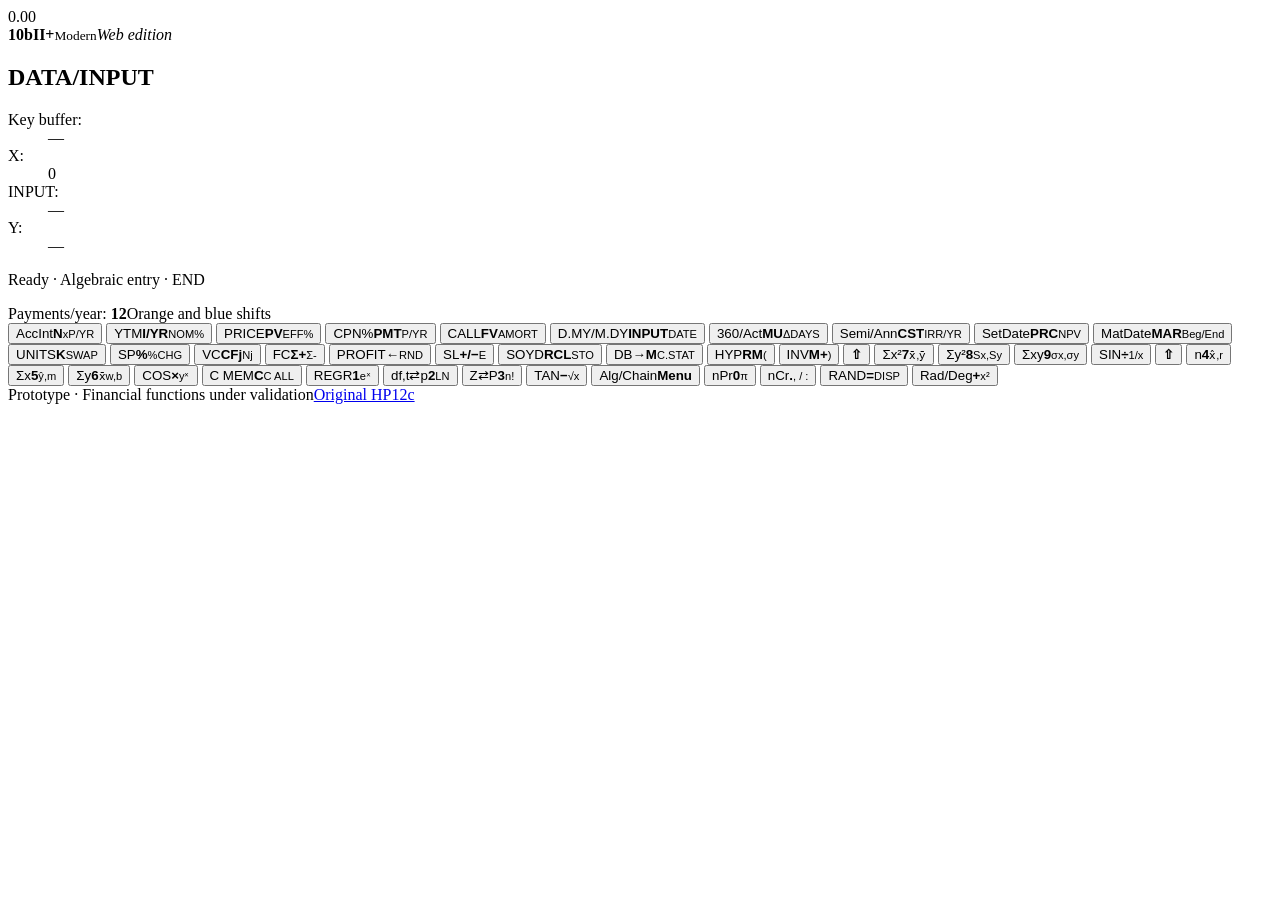
==== modern.html @ 1662a6d2 "feat: add screenshot-inspired 10bII web keyboard and accessible register panel" ====
<!DOCTYPE html>
<html lang="en">
<head>
  <meta charset="UTF-8">
  <meta name="viewport" content="width=device-width, initial-scale=1, viewport-fit=cover">
  <meta name="theme-color" content="#202020">
  <meta name="description" content="Modern financial calculator inspired by the 10bII+ keyboard">
  <title>10bII+ Modern | Financial Calculator</title>
  <link rel="stylesheet" href="modern.css">
  <script defer src="calculator-core.js"></script>
  <script defer src="modern.js"></script>
</head>
<body>
  <main class="calculator" aria-label="Financial calculator">
    <header class="display-header">
      <output id="modern-display" class="result" aria-live="polite">0.00</output>
      <div class="identity"><strong>10bII<span>+</span></strong><small>Modern</small><em>Web edition</em></div>
    </header>
    <section class="data-panel" aria-label="Data and input registers">
      <h1>DATA/INPUT</h1>
      <dl>
        <div><dt>Key buffer:</dt><dd id="modern-buffer">—</dd></div>
        <div><dt>X:</dt><dd id="modern-x">0</dd></div>
        <div><dt>INPUT:</dt><dd id="modern-input">—</dd></div>
        <div><dt>Y:</dt><dd id="modern-y">—</dd></div>
      </dl>
      <p id="modern-status" role="status">Ready · Algebraic entry</p>
    </section>
    <div class="reg-summary"><span>Payments/year: <b id="modern-pyr">12</b></span><span>Orange and blue shifts</span></div>
    <section id="modern-keyboard" class="keyboard" aria-label="Calculator keys">
      <button class="key" data-key="n"><span class="above">AccInt</span><strong>N</strong><small>xP/YR</small></button>
      <button class="key" data-key="iy"><span class="above">YTM</span><strong>I/YR</strong><small>NOM%</small></button>
      <button class="key" data-key="pv"><span class="above">PRICE</span><strong>PV</strong><small>EFF%</small></button>
      <button class="key" data-key="pmt"><span class="above">CPN%</span><strong>PMT</strong><small>P/YR</small></button>
      <button class="key" data-key="fv"><span class="above">CALL</span><strong>FV</strong><small>AMORT</small></button>

      <button class="key" data-key="input"><span class="above">D.MY/M.DY</span><strong>INPUT</strong><small>DATE</small></button>
      <button class="key" data-key="mu"><span class="above">360/Act</span><strong>MU</strong><small>ΔDAYS</small></button>
      <button class="key" data-key="cst"><span class="above">Semi/Ann</span><strong>CST</strong><small>IRR/YR</small></button>
      <button class="key" data-key="prc"><span class="above">SetDate</span><strong>PRC</strong><small>NPV</small></button>
      <button class="key" data-key="mar"><span class="above">MatDate</span><strong>MAR</strong><small>Beg/End</small></button>

      <button class="key" data-key="k"><span class="above">UNITS</span><strong>K</strong><small>SWAP</small></button>
      <button class="key" data-key="percent"><span class="above">SP</span><strong>%</strong><small>%CHG</small></button>
      <button class="key" data-key="cfj"><span class="above">VC</span><strong>CFj</strong><small>Nj</small></button>
      <button class="key" data-key="sum"><span class="above">FC</span><strong>Σ+</strong><small>Σ-</small></button>
      <button class="key" data-key="back"><span class="above">PROFIT</span><strong>←</strong><small>RND</small></button>

      <button class="key" data-key="sign"><span class="above">SL</span><strong>+/−</strong><small>E</small></button>
      <button class="key" data-key="rcl"><span class="above">SOYD</span><strong>RCL</strong><small>STO</small></button>
      <button class="key" data-key="tomem"><span class="above">DB</span><strong>→M</strong><small>C.STAT</small></button>
      <button class="key" data-key="rm"><span class="above shift-label">HYP</span><strong>RM</strong><small>(</small></button>
      <button class="key" data-key="mplus"><span class="above shift-label">INV</span><strong>M+</strong><small>)</small></button>

      <button class="key shift shift-blue" data-layer="blue" aria-label="Blue shift"><strong>⇧</strong></button>
      <button class="key" data-key="7"><span class="above">Σx²</span><strong>7</strong><small>x̄,ȳ</small></button>
      <button class="key" data-key="8"><span class="above">Σy²</span><strong>8</strong><small>Sx,Sy</small></button>
      <button class="key" data-key="9"><span class="above">Σxy</span><strong>9</strong><small>σx,σy</small></button>
      <button class="key" data-key="divide"><span class="above">SIN</span><strong>÷</strong><small>1/x</small></button>

      <button class="key shift shift-orange" data-layer="orange" aria-label="Orange shift"><strong>⇧</strong></button>
      <button class="key" data-key="4"><span class="above">n</span><strong>4</strong><small>x̂,r</small></button>
      <button class="key" data-key="5"><span class="above">Σx</span><strong>5</strong><small>ŷ,m</small></button>
      <button class="key" data-key="6"><span class="above">Σy</span><strong>6</strong><small>x̄w,b</small></button>
      <button class="key" data-key="multiply"><span class="above">COS</span><strong>×</strong><small>yˣ</small></button>

      <button class="key" data-key="c"><span class="above">C MEM</span><strong>C</strong><small>C ALL</small></button>
      <button class="key" data-key="1"><span class="above">REGR</span><strong>1</strong><small>eˣ</small></button>
      <button class="key" data-key="2"><span class="above">df,t⇄p</span><strong>2</strong><small>LN</small></button>
      <button class="key" data-key="3"><span class="above">Z⇄P</span><strong>3</strong><small>n!</small></button>
      <button class="key" data-key="subtract"><span class="above">TAN</span><strong>−</strong><small>√x</small></button>

      <button class="key" data-key="menu"><span class="above">Alg/Chain</span><strong>Menu</strong></button>
      <button class="key" data-key="0"><span class="above">nPr</span><strong>0</strong><small>π</small></button>
      <button class="key" data-key="decimal"><span class="above">nCr</span><strong>.</strong><small>, / :</small></button>
      <button class="key" data-key="equals"><span class="above">RAND</span><strong>=</strong><small>DISP</small></button>
      <button class="key" data-key="add"><span class="above">Rad/Deg</span><strong>+</strong><small>x²</small></button>
    </section>
    <footer><span>Prototype · Financial functions under validation</span><a href="./index.html">Original HP12c</a></footer>
  </main>
</body>
</html>
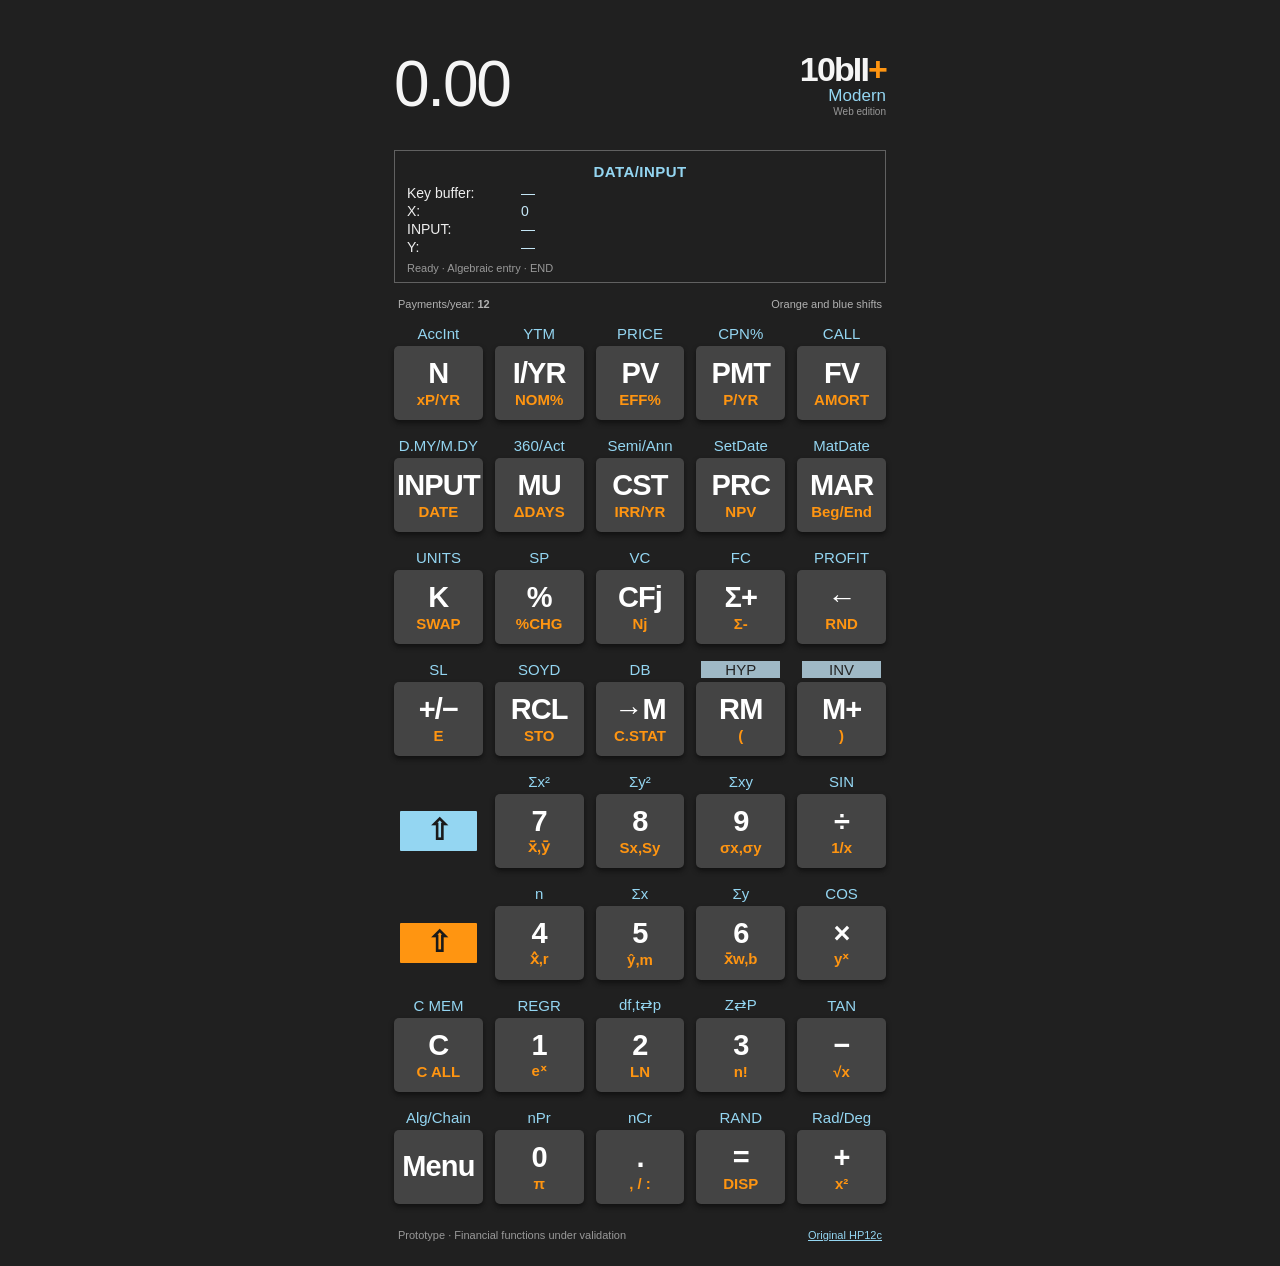
==== commit 878f5c40: "fix: link original HP12c simulator from modern page" ====
--- a/modern.html
+++ b/modern.html
@@ -76,7 +76,7 @@
       <button class="key" data-key="equals"><span class="above">RAND</span><strong>=</strong><small>DISP</small></button>
       <button class="key" data-key="add"><span class="above">Rad/Deg</span><strong>+</strong><small>x²</small></button>
     </section>
-    <footer><span>Prototype · Financial functions under validation</span><a href="./index.html">Original HP12c</a></footer>
+    <footer><span>Prototype · Financial functions under validation</span><a href="./legacy.html">Original HP12c</a></footer>
   </main>
 </body>
 </html>
--- a/modern.css
+++ b/modern.css
@@ -0,0 +1,39 @@
+:root { color-scheme: dark; font-family: -apple-system,BlinkMacSystemFont,"Segoe UI",Arial,sans-serif; --bg:#202020; --surface:#444; --blue:#94d6f2; --orange:#ff9511; --white:#f5f5f5; }
+* { box-sizing: border-box; }
+html { background:var(--bg); }
+body { margin:0; background:var(--bg); color:var(--white); min-height:100dvh; }
+button { font:inherit; touch-action:manipulation; }
+.calculator { width:min(100%, 520px); margin:auto; padding: max(18px,env(safe-area-inset-top)) 14px max(25px,env(safe-area-inset-bottom)); }
+.display-header { display:flex; justify-content:space-between; align-items:center; gap:12px; min-height:112px; }
+.result { min-width:0; overflow:hidden; text-overflow:ellipsis; white-space:nowrap; font-size:clamp(36px,8.5vw,64px); letter-spacing:-.035em; font-weight:300; font-variant-numeric:tabular-nums; }
+.result.error { color:#ff7d75; font-size:clamp(32px,7vw,50px); }
+.identity { text-align:right; flex-shrink:0; display:flex; flex-direction:column; align-items:flex-end; }
+.identity strong { font-size:34px; letter-spacing:-.055em; line-height:1; }
+.identity strong span { color:var(--orange); }
+.identity small { color:var(--blue); font-size:17px; }
+.identity em { color:#999; font-style:normal; font-size:10px; }
+.data-panel { margin:10px 0 15px; padding:12px 12px 8px; border:1px solid #616161; min-height:126px; }
+.data-panel h1 { text-align:center; margin:0 0 5px; font-size:15px; color:var(--blue); letter-spacing:.03em; }
+.data-panel dl { margin:0; display:grid; gap:2px; font-size:14px; }
+.data-panel dl div { display:grid; grid-template-columns:110px 1fr; gap:4px; }
+.data-panel dt { color:#eee; }
+.data-panel dd { margin:0; color:#c7e9f9; overflow:hidden; text-overflow:ellipsis; white-space:nowrap; font-variant-numeric:tabular-nums; }
+.data-panel p { font-size:11px; color:#999; margin:7px 0 0; }
+.reg-summary { display:flex; justify-content:space-between; gap:10px; font-size:11px; color:#b1b1b1; margin:0 4px 13px; }
+.keyboard { display:grid; grid-template-columns:repeat(5,minmax(0,1fr)); column-gap:clamp(6px,2.2vw,12px); row-gap:clamp(10px,2.8vw,15px); }
+.key { position:relative; display:flex; flex-direction:column; align-items:center; justify-content:center; gap:1px; margin-top:23px; height:clamp(57px,15vw,77px); width:100%; border:0; border-radius:5px; box-shadow:0 3px 5px #111; background:var(--surface); color:#fff; cursor:pointer; user-select:none; -webkit-user-select:none; }
+.key:focus-visible { outline:2px solid var(--blue); outline-offset:3px; }
+.key:active { background:#606060; transform:translateY(1px); }
+.key strong { font-size:clamp(19px,5.3vw,29px); line-height:1.1; font-weight:600; letter-spacing:-.03em; }
+.key small { color:var(--orange); font-size:clamp(10px,3vw,15px); font-weight:700; white-space:nowrap; min-height:17px; }
+.key .above { position:absolute; left:0; right:0; bottom:calc(100% + 4px); text-align:center; color:var(--blue); font-size:clamp(10px,2.8vw,15px); font-weight:400; white-space:nowrap; overflow:hidden; text-overflow:clip; }
+.key .shift-label { background:#9fb9c6; color:#242424; margin:0 5px; }
+.key.shift { background:transparent; box-shadow:none; }
+.key.shift strong { width:100%; padding:4px 0; display:block; border-radius:1px; }
+.key.shift-blue strong { background:#94d6f2; color:#1a1a1a; }
+.key.shift-orange strong { background:#ff9511; color:#1a1a1a; }
+.key.shift.active-shift strong { outline:3px solid #fff; }
+footer { display:flex; justify-content:space-between; align-items:center; gap:8px; margin:25px 4px 0; font-size:11px; color:#999; }
+footer a { color:var(--blue); }
+@media(min-width:700px) { .calculator { padding-top:28px; } .key { height:74px; } .keyboard { row-gap:15px; } }
+@media(max-width:360px) { .calculator { padding-left:8px; padding-right:8px; } .keyboard { column-gap:5px; row-gap:8px; } .key { height:55px; margin-top:22px; } .key strong { font-size:19px; } .key small { font-size:10px; } .key .above { font-size:9px; } }
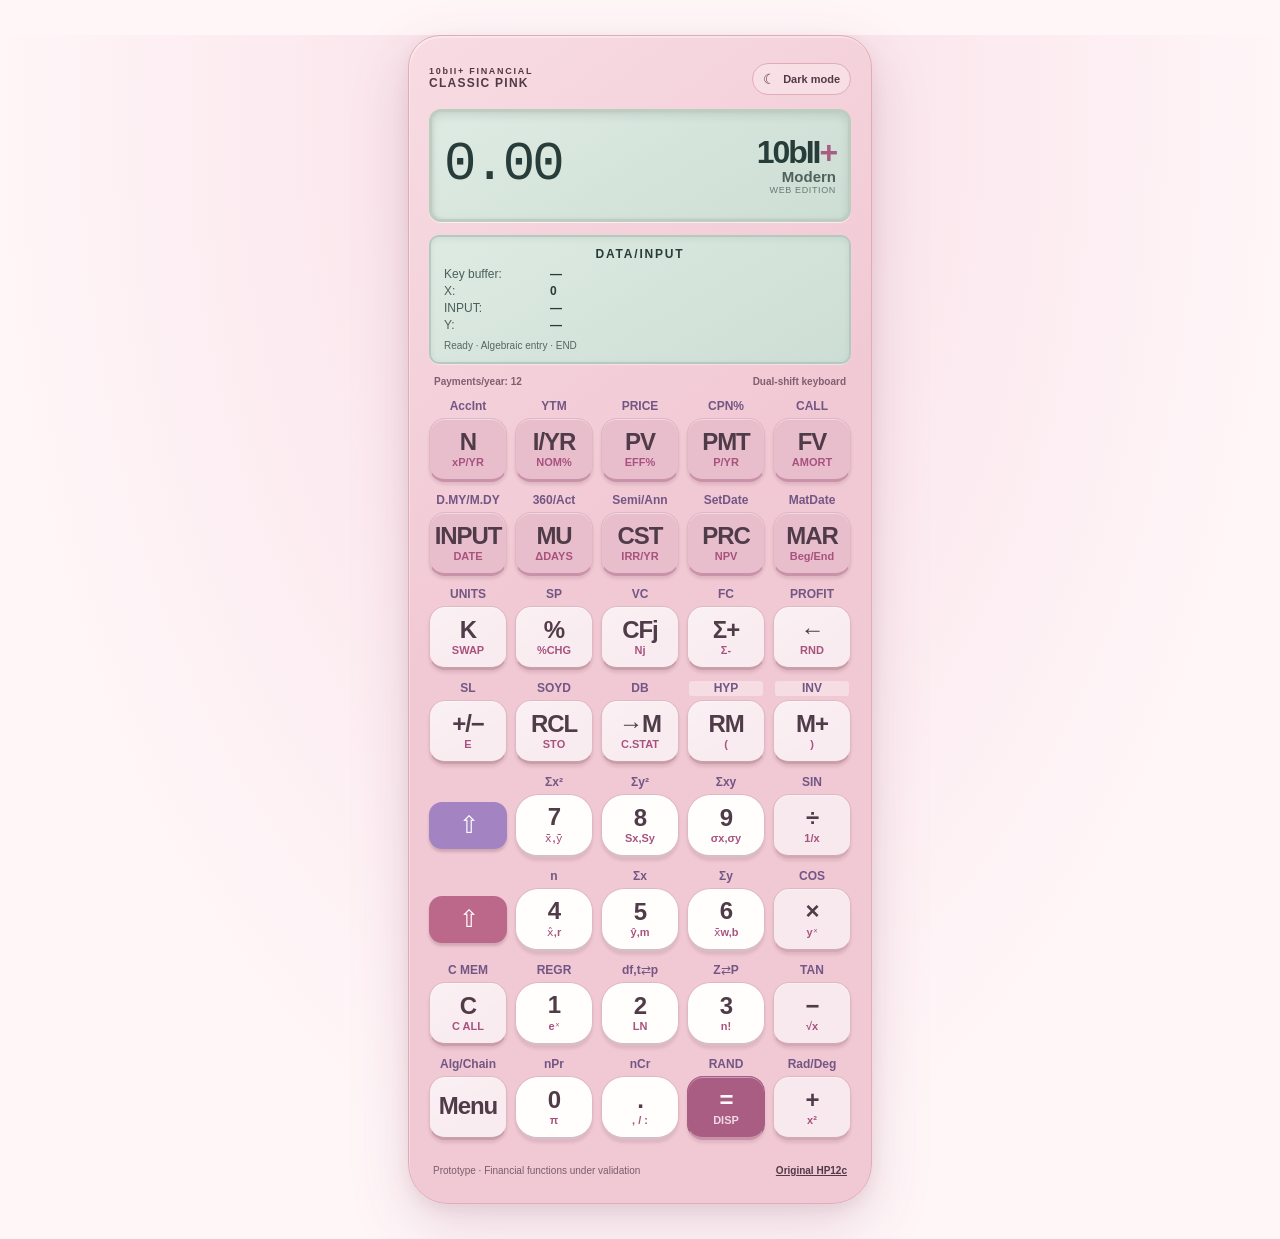
==== commit 89c6a164: "feat(ui): add Casio-inspired pink skin with persisted classic toggle" ====
--- a/modern.html
+++ b/modern.html
@@ -1,17 +1,26 @@
 <!DOCTYPE html>
-<html lang="en">
+<html lang="en" data-theme="pink">
 <head>
   <meta charset="UTF-8">
   <meta name="viewport" content="width=device-width, initial-scale=1, viewport-fit=cover">
-  <meta name="theme-color" content="#202020">
+  <meta name="theme-color" content="#f1c9d4">
   <meta name="description" content="Modern financial calculator inspired by the 10bII+ keyboard">
   <title>10bII+ Modern | Financial Calculator</title>
+  <link rel="icon" type="image/svg+xml" href="Assets/10bii-icon.svg">
+  <link rel="manifest" href="manifest.json">
+  <meta name="apple-mobile-web-app-capable" content="yes">
+  <meta name="apple-mobile-web-app-status-bar-style" content="black-translucent">
   <link rel="stylesheet" href="modern.css">
   <script defer src="calculator-core.js"></script>
   <script defer src="modern.js"></script>
+  <script defer src="theme.js"></script>
 </head>
 <body>
   <main class="calculator" aria-label="Financial calculator">
+    <div class="hardware-strip">
+      <div class="series-mark"><small>10bII+ FINANCIAL</small><strong>CLASSIC PINK</strong></div>
+      <button id="theme-toggle" class="theme-toggle" type="button" aria-label="Switch to classic dark theme"><span id="theme-toggle-icon" class="theme-icon" aria-hidden="true">☾</span><span id="theme-toggle-label">Dark mode</span></button>
+    </div>
     <header class="display-header">
       <output id="modern-display" class="result" aria-live="polite">0.00</output>
       <div class="identity"><strong>10bII<span>+</span></strong><small>Modern</small><em>Web edition</em></div>
@@ -26,7 +35,7 @@
       </dl>
       <p id="modern-status" role="status">Ready · Algebraic entry</p>
     </section>
-    <div class="reg-summary"><span>Payments/year: <b id="modern-pyr">12</b></span><span>Orange and blue shifts</span></div>
+    <div class="reg-summary"><span>Payments/year: <b id="modern-pyr">12</b></span><span>Dual-shift keyboard</span></div>
     <section id="modern-keyboard" class="keyboard" aria-label="Calculator keys">
       <button class="key" data-key="n"><span class="above">AccInt</span><strong>N</strong><small>xP/YR</small></button>
       <button class="key" data-key="iy"><span class="above">YTM</span><strong>I/YR</strong><small>NOM%</small></button>
@@ -78,5 +87,8 @@
     </section>
     <footer><span>Prototype · Financial functions under validation</span><a href="./legacy.html">Original HP12c</a></footer>
   </main>
+  <script>
+    if ("serviceWorker" in navigator) window.addEventListener("load", () => navigator.serviceWorker.register("./service-worker.js").catch(console.warn));
+  </script>
 </body>
 </html>
--- a/modern.css
+++ b/modern.css
@@ -1,39 +1,267 @@
-:root { color-scheme: dark; font-family: -apple-system,BlinkMacSystemFont,"Segoe UI",Arial,sans-serif; --bg:#202020; --surface:#444; --blue:#94d6f2; --orange:#ff9511; --white:#f5f5f5; }
+/* Casio ClassWiz-inspired visual skin. All financial behavior remains unchanged.
+   Independent artwork and styling; not affiliated with Casio. */
+:root {
+  font-family: -apple-system, BlinkMacSystemFont, "Segoe UI", Arial, sans-serif;
+  font-synthesis: none;
+}
+html[data-theme="pink"] {
+  color-scheme: light;
+  --page: #fff6f8;
+  --page-glow: #f8dde6;
+  --shell: #f1c9d4;
+  --shell-hi: #f8dce3;
+  --shell-border: #dfadb9;
+  --ink: #513946;
+  --muted: #805e70;
+  --accent: #a95d83;
+  --accent-contrast: #fffafc;
+  --label-upper: #735684;
+  --label-lower: #a8527e;
+  --lcd: #deebe3;
+  --lcd-shade: #cdded4;
+  --lcd-ink: #283d39;
+  --lcd-border: #bdcdbf;
+  --panel-border: #b5cabe;
+  --key: #f9ecf0;
+  --key-border: #e0b8c3;
+  --key-bottom: #c99fac;
+  --number: #fffefd;
+  --number-bottom: #d7bdc7;
+  --function: #e8bdcc;
+  --function-bottom: #ca92a9;
+  --operator: #f7e9ed;
+  --operator-bottom: #d3a9b8;
+  --key-ink: #503c48;
+  --blue-shift: #a383c1;
+  --orange-shift: #bc688b;
+  --error: #9c234f;
+  --footer: #795d6b;
+  --outline: #8a3d72;
+  --shell-shadow: 0 22px 60px rgba(139, 66, 100, .18), 0 6px 16px rgba(139,66,100,.10);
+}
+html[data-theme="classic"] {
+  color-scheme: dark;
+  --page: #161616;
+  --page-glow: #262626;
+  --shell: #232323;
+  --shell-hi: #2c2c2c;
+  --shell-border: #4a4a4a;
+  --ink: #f4f4f4;
+  --muted: #bdbdbd;
+  --accent: #94d6f2;
+  --accent-contrast: #111;
+  --label-upper: #94d6f2;
+  --label-lower: #ff9511;
+  --lcd: #2b3232;
+  --lcd-shade: #252b2b;
+  --lcd-ink: #f5f5f5;
+  --lcd-border: #576264;
+  --panel-border: #576264;
+  --key: #454545;
+  --key-border: #555;
+  --key-bottom: #282828;
+  --number: #454545;
+  --number-bottom: #242424;
+  --function: #454545;
+  --function-bottom: #242424;
+  --operator: #454545;
+  --operator-bottom: #242424;
+  --key-ink: #fff;
+  --blue-shift: #94d6f2;
+  --orange-shift: #ff9511;
+  --error: #ff8686;
+  --footer: #aaa;
+  --outline: #94d6f2;
+  --shell-shadow: 0 18px 55px rgba(0,0,0,.25);
+}
 * { box-sizing: border-box; }
-html { background:var(--bg); }
-body { margin:0; background:var(--bg); color:var(--white); min-height:100dvh; }
-button { font:inherit; touch-action:manipulation; }
-.calculator { width:min(100%, 520px); margin:auto; padding: max(18px,env(safe-area-inset-top)) 14px max(25px,env(safe-area-inset-bottom)); }
-.display-header { display:flex; justify-content:space-between; align-items:center; gap:12px; min-height:112px; }
-.result { min-width:0; overflow:hidden; text-overflow:ellipsis; white-space:nowrap; font-size:clamp(36px,8.5vw,64px); letter-spacing:-.035em; font-weight:300; font-variant-numeric:tabular-nums; }
-.result.error { color:#ff7d75; font-size:clamp(32px,7vw,50px); }
-.identity { text-align:right; flex-shrink:0; display:flex; flex-direction:column; align-items:flex-end; }
-.identity strong { font-size:34px; letter-spacing:-.055em; line-height:1; }
-.identity strong span { color:var(--orange); }
-.identity small { color:var(--blue); font-size:17px; }
-.identity em { color:#999; font-style:normal; font-size:10px; }
-.data-panel { margin:10px 0 15px; padding:12px 12px 8px; border:1px solid #616161; min-height:126px; }
-.data-panel h1 { text-align:center; margin:0 0 5px; font-size:15px; color:var(--blue); letter-spacing:.03em; }
-.data-panel dl { margin:0; display:grid; gap:2px; font-size:14px; }
-.data-panel dl div { display:grid; grid-template-columns:110px 1fr; gap:4px; }
-.data-panel dt { color:#eee; }
-.data-panel dd { margin:0; color:#c7e9f9; overflow:hidden; text-overflow:ellipsis; white-space:nowrap; font-variant-numeric:tabular-nums; }
-.data-panel p { font-size:11px; color:#999; margin:7px 0 0; }
-.reg-summary { display:flex; justify-content:space-between; gap:10px; font-size:11px; color:#b1b1b1; margin:0 4px 13px; }
-.keyboard { display:grid; grid-template-columns:repeat(5,minmax(0,1fr)); column-gap:clamp(6px,2.2vw,12px); row-gap:clamp(10px,2.8vw,15px); }
-.key { position:relative; display:flex; flex-direction:column; align-items:center; justify-content:center; gap:1px; margin-top:23px; height:clamp(57px,15vw,77px); width:100%; border:0; border-radius:5px; box-shadow:0 3px 5px #111; background:var(--surface); color:#fff; cursor:pointer; user-select:none; -webkit-user-select:none; }
-.key:focus-visible { outline:2px solid var(--blue); outline-offset:3px; }
-.key:active { background:#606060; transform:translateY(1px); }
-.key strong { font-size:clamp(19px,5.3vw,29px); line-height:1.1; font-weight:600; letter-spacing:-.03em; }
-.key small { color:var(--orange); font-size:clamp(10px,3vw,15px); font-weight:700; white-space:nowrap; min-height:17px; }
-.key .above { position:absolute; left:0; right:0; bottom:calc(100% + 4px); text-align:center; color:var(--blue); font-size:clamp(10px,2.8vw,15px); font-weight:400; white-space:nowrap; overflow:hidden; text-overflow:clip; }
-.key .shift-label { background:#9fb9c6; color:#242424; margin:0 5px; }
-.key.shift { background:transparent; box-shadow:none; }
-.key.shift strong { width:100%; padding:4px 0; display:block; border-radius:1px; }
-.key.shift-blue strong { background:#94d6f2; color:#1a1a1a; }
-.key.shift-orange strong { background:#ff9511; color:#1a1a1a; }
-.key.shift.active-shift strong { outline:3px solid #fff; }
-footer { display:flex; justify-content:space-between; align-items:center; gap:8px; margin:25px 4px 0; font-size:11px; color:#999; }
-footer a { color:var(--blue); }
-@media(min-width:700px) { .calculator { padding-top:28px; } .key { height:74px; } .keyboard { row-gap:15px; } }
-@media(max-width:360px) { .calculator { padding-left:8px; padding-right:8px; } .keyboard { column-gap:5px; row-gap:8px; } .key { height:55px; margin-top:22px; } .key strong { font-size:19px; } .key small { font-size:10px; } .key .above { font-size:9px; } }
+html { min-height: 100%; background: var(--page); }
+body {
+  margin: 0;
+  min-height: 100dvh;
+  color: var(--ink);
+  background: radial-gradient(ellipse at 50% 6%, var(--page-glow), var(--page) 72%);
+}
+button { font: inherit; touch-action: manipulation; }
+.calculator {
+  width: min(calc(100% - 20px), 464px);
+  margin: 16px auto 30px;
+  padding: 22px 17px max(24px, env(safe-area-inset-bottom));
+  background: linear-gradient(145deg, var(--shell-hi), var(--shell) 43%, var(--shell));
+  border: 1px solid var(--shell-border);
+  border-radius: 32px 32px 40px 40px;
+  box-shadow: var(--shell-shadow), inset 1px 2px 0 rgba(255,255,255,.30);
+}
+.hardware-strip {
+  display: flex;
+  justify-content: space-between;
+  align-items: center;
+  gap: 12px;
+  min-height: 39px;
+  margin-bottom: 11px;
+}
+.series-mark { display: flex; flex-direction: column; line-height: 1.15; }
+.series-mark small { font-size: 9px; letter-spacing: .19em; font-weight: 750; }
+.series-mark strong { font-size: 12px; letter-spacing: .105em; font-weight: 800; }
+.theme-toggle {
+  appearance: none;
+  display: inline-flex;
+  align-items: center;
+  justify-content: center;
+  gap: 7px;
+  border-radius: 20px;
+  border: 1px solid var(--shell-border);
+  background: rgba(255,255,255,.28);
+  color: var(--ink);
+  padding: 8px 10px;
+  font-size: 11px;
+  font-weight: 700;
+  cursor: pointer;
+}
+.theme-toggle:active { transform: translateY(1px); }
+.theme-toggle:focus-visible, .key:focus-visible {
+  outline: 3px solid var(--outline);
+  outline-offset: 3px;
+}
+.theme-icon { font-size: 14px; line-height: 1; }
+.display-header {
+  min-height: 113px;
+  display: flex;
+  align-items: center;
+  justify-content: space-between;
+  gap: 9px;
+  padding: 15px 12px;
+  border: 3px solid var(--lcd-border);
+  border-radius: 12px;
+  background: linear-gradient(150deg,var(--lcd),var(--lcd-shade));
+  box-shadow: inset 0 4px 8px rgba(22,40,30,.10), inset 1px 0 3px rgba(0,0,0,.06), 0 1px 0 rgba(255,255,255,.65);
+}
+.result {
+  min-width: 0;
+  overflow: hidden;
+  text-overflow: ellipsis;
+  white-space: nowrap;
+  font: 500 clamp(29px,7.5vw,54px)/1.2 ui-monospace, "SFMono-Regular", Consolas, monospace;
+  letter-spacing: -.055em;
+  font-variant-numeric: tabular-nums;
+  color: var(--lcd-ink);
+}
+.result.error { color: var(--error); font-size: clamp(28px,7vw,44px); }
+.identity { text-align:right; flex-shrink:0; display:flex; flex-direction:column; align-items:flex-end; color:var(--lcd-ink); }
+.identity strong { font-size: clamp(24px,6vw,32px); letter-spacing:-.065em; line-height:1; }
+.identity strong span { color:var(--accent); }
+.identity small { color:var(--lcd-ink); opacity:.77; font-size:15px; font-weight:650; }
+.identity em { color:var(--lcd-ink); opacity:.62; font-size:9px; font-style:normal; text-transform:uppercase; letter-spacing:.07em; }
+.data-panel {
+  margin: 13px 0 12px;
+  padding: 10px 13px 11px;
+  border: 2px solid var(--panel-border);
+  border-radius: 10px;
+  min-height: 124px;
+  background: linear-gradient(150deg,var(--lcd),var(--lcd-shade));
+  color: var(--lcd-ink);
+  box-shadow: inset 0 2px 6px rgba(20,45,27,.07), 0 1px 1px rgba(255,255,255,.4);
+}
+.data-panel h1 { margin:0 0 6px; text-align:center; font-size:12px; font-weight:800; letter-spacing:.15em; }
+.data-panel dl { margin:0; display:grid; gap:2px; font-size:12px; line-height:1.24; }
+.data-panel dl div { display:grid; grid-template-columns:101px minmax(0,1fr); gap:5px; }
+.data-panel dt { color:var(--lcd-ink); opacity:.8; }
+.data-panel dd { margin:0; overflow:hidden; text-overflow:ellipsis; white-space:nowrap; font-variant-numeric:tabular-nums; font-weight:650; }
+.data-panel p { font-size:10px; margin:7px 0 0; opacity:.74; }
+.reg-summary { display:flex; justify-content:space-between; gap:8px; font-size:10px; font-weight:650; color:var(--muted); margin:0 5px 10px; }
+.keyboard {
+  display: grid;
+  grid-template-columns: repeat(5,minmax(0,1fr));
+  gap: 9px 8px;
+}
+.key {
+  appearance: none;
+  position: relative;
+  display: flex;
+  flex-direction: column;
+  align-items: center;
+  justify-content: center;
+  gap: 1px;
+  margin-top: 21px;
+  height: clamp(55px,14vw,64px);
+  width: 100%;
+  min-width: 0;
+  padding: 5px 1px;
+  border: 1px solid var(--key-border);
+  border-bottom: 3px solid var(--key-bottom);
+  border-radius: 16px;
+  background: linear-gradient(150deg,rgba(255,255,255,.21),transparent 65%),var(--key);
+  box-shadow: 0 3px 3px rgba(90,38,59,.12), inset 0 1px 0 rgba(255,255,255,.4);
+  color:var(--key-ink);
+  cursor:pointer;
+  -webkit-user-select:none;
+  user-select:none;
+  transition:transform .09s ease,filter .09s ease;
+}
+.key:active { transform:translateY(2px); filter:brightness(.95); box-shadow:0 1px 2px rgba(0,0,0,.1); }
+.key strong { font-size:clamp(17px,4.6vw,24px); line-height:1.1; font-weight:750; letter-spacing:-.045em; white-space:nowrap; }
+.key small { font-size:clamp(8px,2.6vw,11px); color:var(--label-lower); font-weight:750; white-space:nowrap; min-height:12px; }
+.key .above {
+  position:absolute;
+  left:-3px; right:-3px; bottom:calc(100% + 5px);
+  text-align:center;
+  color:var(--label-upper);
+  font-size:clamp(9px,2.5vw,12px);
+  font-weight:750;
+  white-space:nowrap;
+  overflow:hidden;
+  text-overflow:clip;
+  line-height:1.25;
+}
+.key .shift-label { background:rgba(255,255,255,.35); border-radius:3px; margin:0 4px; }
+.key:is([data-key="0"],[data-key="1"],[data-key="2"],[data-key="3"],[data-key="4"],[data-key="5"],[data-key="6"],[data-key="7"],[data-key="8"],[data-key="9"],[data-key="decimal"]) {
+  background:var(--number);
+  border-bottom-color:var(--number-bottom);
+  border-radius:23px;
+}
+.key:is([data-key="n"],[data-key="iy"],[data-key="pv"],[data-key="pmt"],[data-key="fv"],[data-key="input"],[data-key="mu"],[data-key="cst"],[data-key="prc"],[data-key="mar"]) {
+  background:var(--function);
+  border-bottom-color:var(--function-bottom);
+}
+.key:is([data-key="divide"],[data-key="multiply"],[data-key="subtract"],[data-key="add"],[data-key="equals"]) {
+  background:var(--operator);
+  border-bottom-color:var(--operator-bottom);
+}
+.key[data-key="equals"] {
+  background:var(--accent);
+  color:var(--accent-contrast);
+  border-color:var(--accent);
+  border-bottom-color:var(--function-bottom);
+}
+.key[data-key="equals"] small { color:var(--accent-contrast); opacity:.8; }
+.key.shift { background:transparent; border:0; box-shadow:none; padding:0; }
+.key.shift strong {
+  width:100%;
+  padding:10px 0;
+  border-radius:13px;
+  font-size:24px;
+  color:#fff;
+  box-shadow:0 3px 3px rgba(75,34,50,.2);
+}
+.key.shift-blue strong { background:var(--blue-shift); }
+.key.shift-orange strong { background:var(--orange-shift); }
+.key.shift.active-shift strong { outline:3px solid var(--outline); outline-offset:2px; }
+footer { display:flex; justify-content:space-between; align-items:center; gap:8px; margin:24px 4px 0; font-size:10px; color:var(--footer); line-height:1.35; }
+footer a { color:var(--ink); font-weight:700; }
+@media (min-width:600px) {
+  .calculator { margin:35px auto; padding:23px 20px 26px; }
+}
+@media (max-width:360px) {
+  .calculator { width:calc(100% - 10px); margin:5px auto 15px; padding:15px 9px 20px; border-radius:24px; }
+  .keyboard { gap:7px 5px; }
+  .key { margin-top:18px; height:52px; border-radius:12px; }
+  .key strong { font-size:17px; }
+  .key small { font-size:8px; }
+  .key .above { font-size:8px; }
+  .result { font-size:30px; }
+  .identity strong { font-size:24px; }
+  .data-panel dl div { grid-template-columns:84px minmax(0,1fr); }
+}
+@media (prefers-reduced-motion:reduce) {
+  .key { transition:none; }
+}
